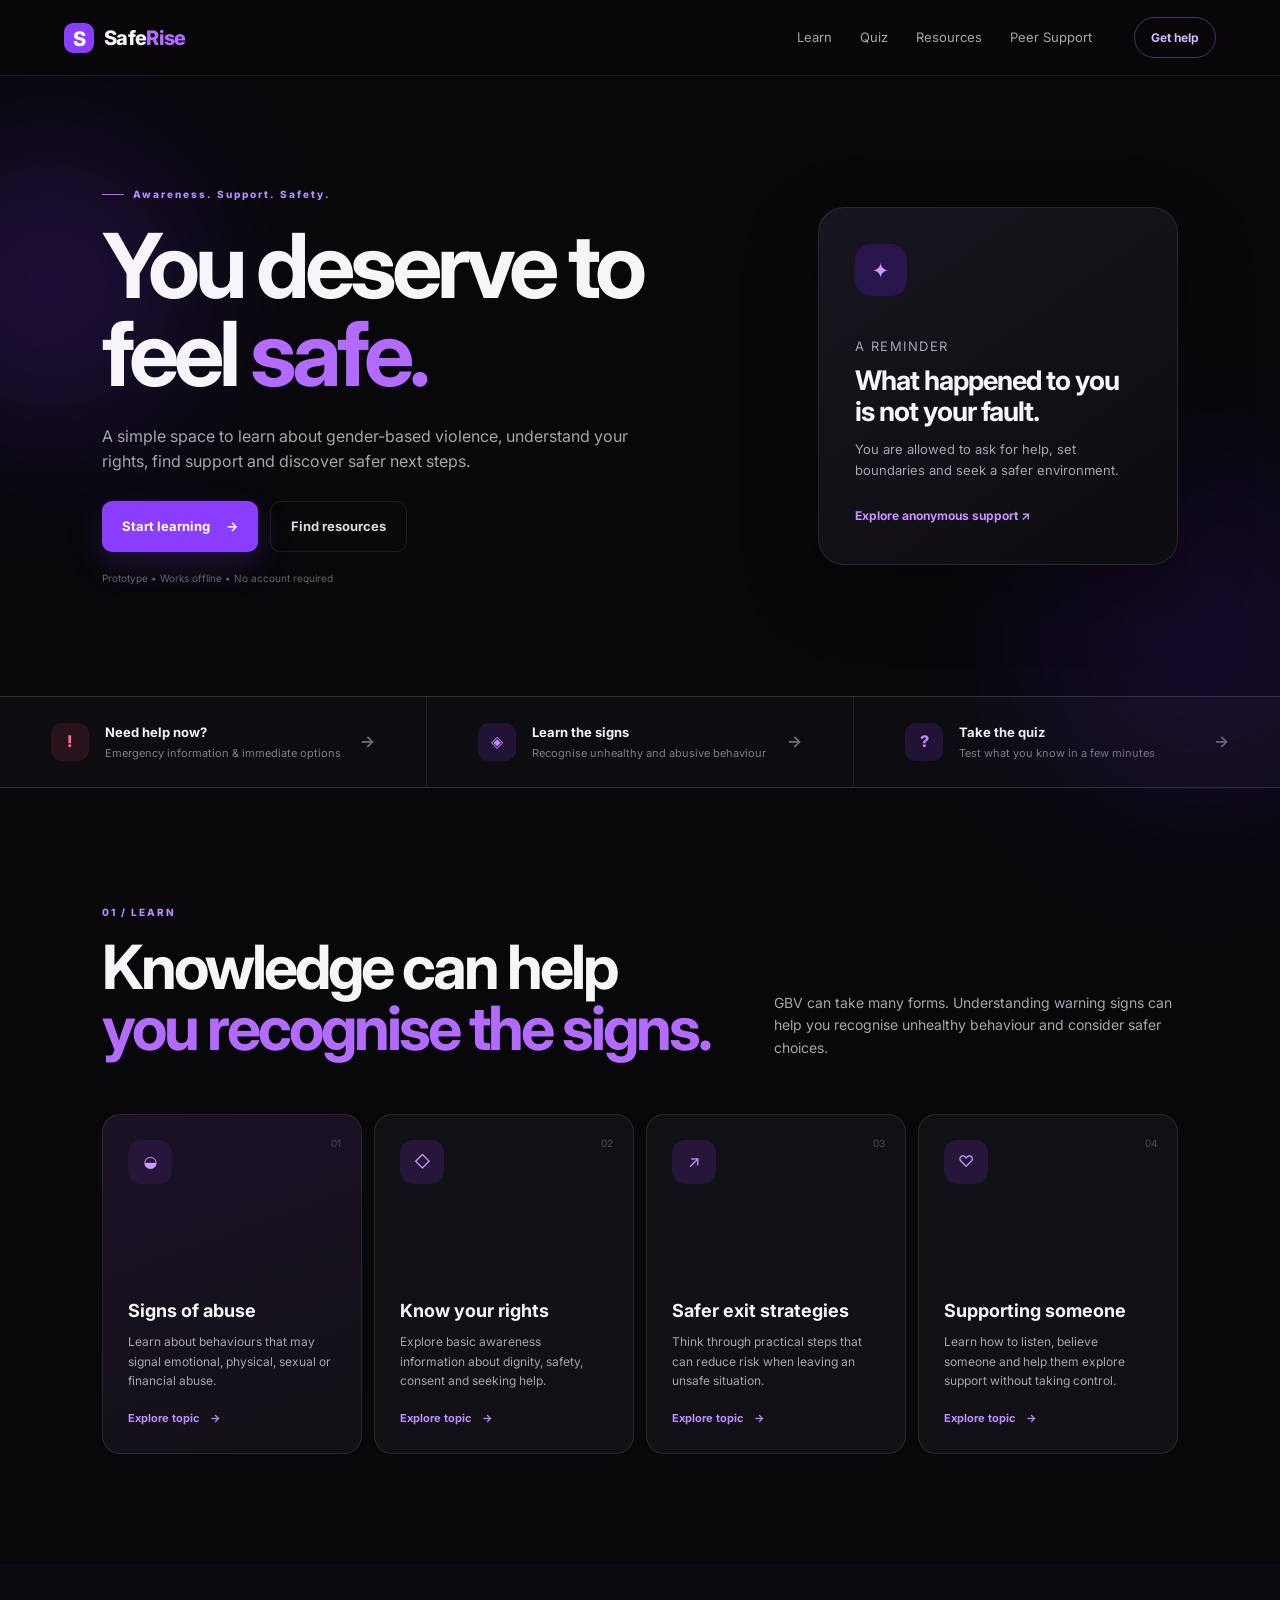
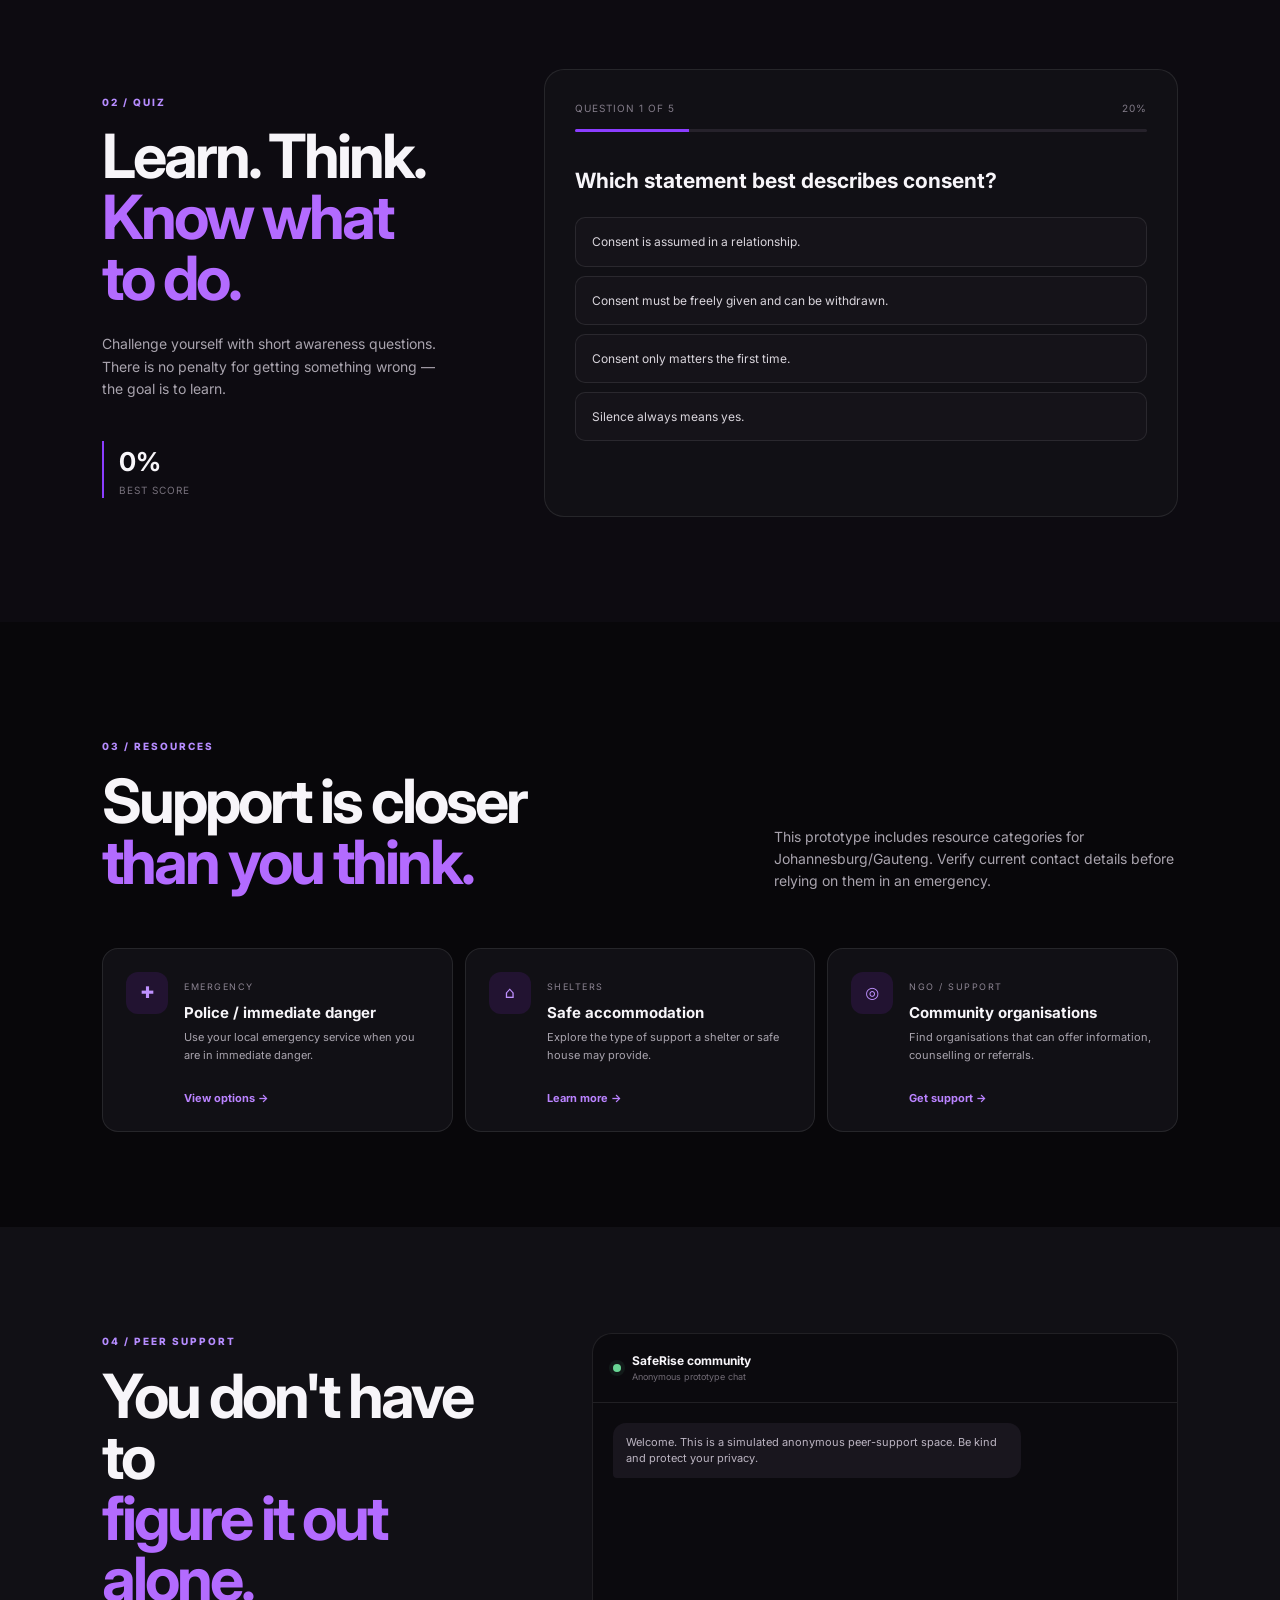
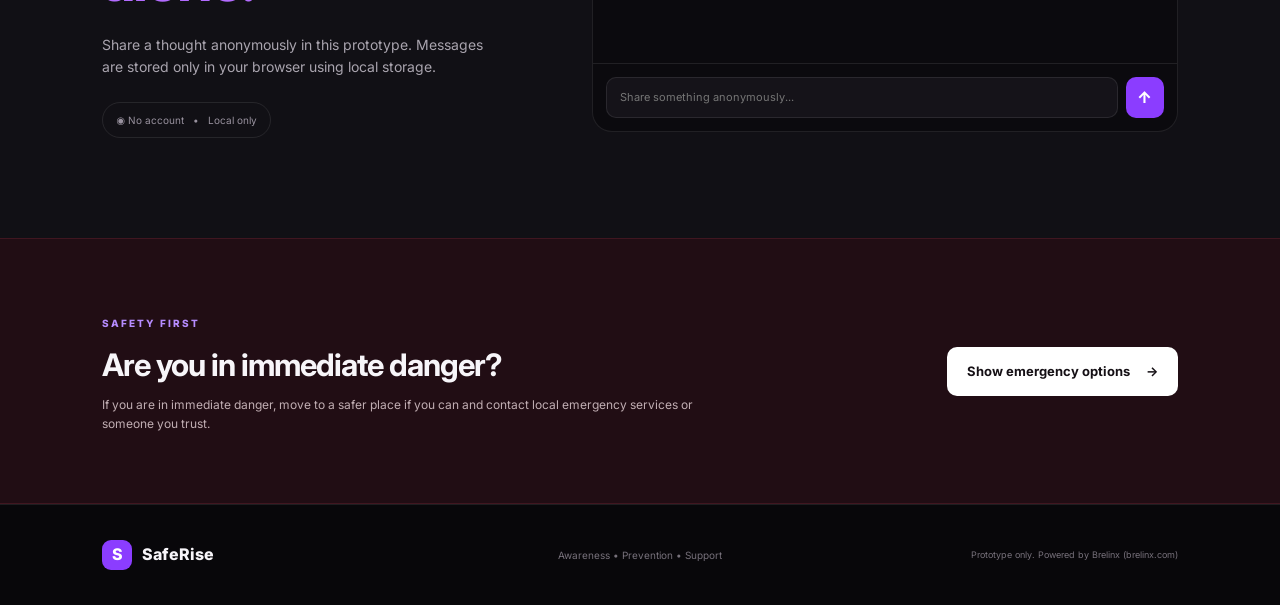
==== index.html @ 9fe09f78 "Add SafeRise awareness and support landing page This commit adds the initial SafeRise static web pro" ====
<!DOCTYPE html>
<html lang="en">
<head>
  <meta charset="UTF-8">
  <meta name="viewport" content="width=device-width, initial-scale=1.0">
  <meta name="theme-color" content="#08070a">
  <meta name="description" content="SafeRise — GBV awareness, education, resources and anonymous peer support.">
  <title>SafeRise — You Are Not Alone</title>
  <link rel="preconnect" href="https://fonts.googleapis.com">
  <link rel="preconnect" href="https://fonts.gstatic.com" crossorigin>
  <link href="https://fonts.googleapis.com/css2?family=Inter:wght@400;500;600;700;800&display=swap" rel="stylesheet">
  <link rel="stylesheet" href="style.css">
</head>
<body>
  <div class="app-shell">
    <header class="topbar">
      <a class="brand" href="#home" aria-label="SafeRise home">
        <span class="brand-mark">S</span>
        <span>Safe<span>Rise</span></span>
      </a>

      <nav class="desktop-nav" aria-label="Primary navigation">
        <a href="#learn">Learn</a>
        <a href="#quiz">Quiz</a>
        <a href="#resources">Resources</a>
        <a href="#support">Peer Support</a>
      </nav>

      <button class="menu-toggle" id="menuToggle" aria-label="Open navigation" aria-expanded="false">☰</button>
      <a class="header-help" href="#emergency">Get help</a>
    </header>

    <div class="mobile-menu" id="mobileMenu">
      <a href="#learn">Learn</a>
      <a href="#quiz">Quiz</a>
      <a href="#resources">Resources</a>
      <a href="#support">Peer Support</a>
    </div>

    <main>
      <section class="hero" id="home">
        <div class="hero-glow glow-one"></div>
        <div class="hero-glow glow-two"></div>

        <div class="hero-copy">
          <div class="eyebrow"><span></span> Awareness. Support. Safety.</div>
          <h1>You deserve to feel <em>safe.</em></h1>
          <p class="hero-text">
            A simple space to learn about gender-based violence, understand your rights,
            find support and discover safer next steps.
          </p>
          <div class="hero-actions">
            <a class="btn btn-primary" href="#learn">Start learning <span>→</span></a>
            <a class="btn btn-ghost" href="#resources">Find resources</a>
          </div>
          <p class="prototype-note">Prototype • Works offline • No account required</p>
        </div>

        <div class="hero-panel" aria-label="Safety reminder">
          <div class="panel-orb"><span>✦</span></div>
          <p class="panel-label">A reminder</p>
          <h2>What happened to you is not your fault.</h2>
          <p>You are allowed to ask for help, set boundaries and seek a safer environment.</p>
          <a href="#support">Explore anonymous support <span>↗</span></a>
        </div>
      </section>

      <section class="quick-actions">
        <a class="action-card emergency-card" href="#emergency">
          <div class="action-icon">!</div>
          <div><strong>Need help now?</strong><span>Emergency information &amp; immediate options</span></div>
          <b>→</b>
        </a>
        <a class="action-card" href="#learn">
          <div class="action-icon purple">◈</div>
          <div><strong>Learn the signs</strong><span>Recognise unhealthy and abusive behaviour</span></div>
          <b>→</b>
        </a>
        <a class="action-card" href="#quiz">
          <div class="action-icon purple">?</div>
          <div><strong>Take the quiz</strong><span>Test what you know in a few minutes</span></div>
          <b>→</b>
        </a>
      </section>

      <section class="section" id="learn">
        <div class="section-heading">
          <div>
            <span class="section-kicker">01 / LEARN</span>
            <h2>Knowledge can help<br><em>you recognise the signs.</em></h2>
          </div>
          <p>GBV can take many forms. Understanding warning signs can help you recognise unhealthy behaviour and consider safer choices.</p>
        </div>

        <div class="learn-grid">
          <article class="info-card featured">
            <span class="card-number">01</span>
            <div class="card-icon">◒</div>
            <h3>Signs of abuse</h3>
            <p>Learn about behaviours that may signal emotional, physical, sexual or financial abuse.</p>
            <button class="text-link learn-more" data-topic="signs">Explore topic <span>→</span></button>
          </article>

          <article class="info-card">
            <span class="card-number">02</span>
            <div class="card-icon">◇</div>
            <h3>Know your rights</h3>
            <p>Explore basic awareness information about dignity, safety, consent and seeking help.</p>
            <button class="text-link learn-more" data-topic="rights">Explore topic <span>→</span></button>
          </article>

          <article class="info-card">
            <span class="card-number">03</span>
            <div class="card-icon">↗</div>
            <h3>Safer exit strategies</h3>
            <p>Think through practical steps that can reduce risk when leaving an unsafe situation.</p>
            <button class="text-link learn-more" data-topic="exit">Explore topic <span>→</span></button>
          </article>

          <article class="info-card">
            <span class="card-number">04</span>
            <div class="card-icon">♡</div>
            <h3>Supporting someone</h3>
            <p>Learn how to listen, believe someone and help them explore support without taking control.</p>
            <button class="text-link learn-more" data-topic="supporting">Explore topic <span>→</span></button>
          </article>
        </div>
      </section>

      <section class="quiz-section" id="quiz">
        <div class="quiz-copy">
          <span class="section-kicker">02 / QUIZ</span>
          <h2>Learn. Think.<br><em>Know what to do.</em></h2>
          <p>Challenge yourself with short awareness questions. There is no penalty for getting something wrong — the goal is to learn.</p>
          <div class="quiz-stat"><strong id="bestScore">0%</strong><span>best score</span></div>
        </div>

        <div class="quiz-box">
          <div class="quiz-top">
            <span id="quizCount">Question 1 of 5</span>
            <span id="quizProgressText">20%</span>
          </div>
          <div class="progress"><span id="quizProgress"></span></div>
          <div id="quizContent">
            <h3 id="quizQuestion"></h3>
            <div id="quizAnswers" class="answers"></div>
            <div id="quizFeedback" class="quiz-feedback" aria-live="polite"></div>
            <button class="btn btn-primary next-btn" id="nextQuestion" hidden>Next question →</button>
          </div>
        </div>
      </section>

      <section class="section resources-section" id="resources">
        <div class="section-heading">
          <div>
            <span class="section-kicker">03 / RESOURCES</span>
            <h2>Support is closer<br><em>than you think.</em></h2>
          </div>
          <p>This prototype includes resource categories for Johannesburg/Gauteng. Verify current contact details before relying on them in an emergency.</p>
        </div>

        <div class="resource-grid">
          <article class="resource-card">
            <div class="resource-icon">✚</div>
            <div><span class="resource-type">EMERGENCY</span><h3>Police / immediate danger</h3><p>Use your local emergency service when you are in immediate danger.</p></div>
            <a href="#emergency">View options →</a>
          </article>
          <article class="resource-card">
            <div class="resource-icon">⌂</div>
            <div><span class="resource-type">SHELTERS</span><h3>Safe accommodation</h3><p>Explore the type of support a shelter or safe house may provide.</p></div>
            <a href="#emergency">Learn more →</a>
          </article>
          <article class="resource-card">
            <div class="resource-icon">◎</div>
            <div><span class="resource-type">NGO / SUPPORT</span><h3>Community organisations</h3><p>Find organisations that can offer information, counselling or referrals.</p></div>
            <a href="#support">Get support →</a>
          </article>
        </div>
      </section>

      <section class="support-section" id="support">
        <div class="support-copy">
          <span class="section-kicker">04 / PEER SUPPORT</span>
          <h2>You don't have to<br><em>figure it out alone.</em></h2>
          <p>Share a thought anonymously in this prototype. Messages are stored only in your browser using local storage.</p>
          <div class="privacy-pill">◉ No account &nbsp; • &nbsp; Local only</div>
        </div>

        <div class="chat">
          <div class="chat-header">
            <div class="online-dot"></div>
            <div><strong>SafeRise community</strong><span>Anonymous prototype chat</span></div>
          </div>
          <div class="chat-messages" id="chatMessages">
            <div class="message received">Welcome. This is a simulated anonymous peer-support space. Be kind and protect your privacy.</div>
          </div>
          <form class="chat-form" id="chatForm">
            <input id="chatInput" maxlength="240" placeholder="Share something anonymously..." autocomplete="off">
            <button type="submit" aria-label="Send message">↑</button>
          </form>
        </div>
      </section>

      <section class="emergency-section" id="emergency">
        <div class="emergency-content">
          <div>
            <span class="section-kicker">SAFETY FIRST</span>
            <h2>Are you in immediate danger?</h2>
            <p>If you are in immediate danger, move to a safer place if you can and contact local emergency services or someone you trust.</p>
          </div>
          <button class="btn btn-light" id="emergencyButton">Show emergency options <span>→</span></button>
        </div>
      </section>
    </main>

    <footer>
      <div class="footer-brand"><span class="brand-mark">S</span> SafeRise</div>
      <p>Awareness • Prevention • Support</p>
      <small>Prototype only. Powered by Brelinx (brelinx.com)</small>
    </footer>
  </div>

  <div class="modal-backdrop" id="modalBackdrop" hidden>
    <div class="modal" role="dialog" aria-modal="true" aria-labelledby="modalTitle">
      <button class="modal-close" id="modalClose" aria-label="Close">×</button>
      <span class="section-kicker" id="modalKicker">SAFERISE</span>
      <h2 id="modalTitle"></h2>
      <div id="modalBody"></div>
    </div>
  </div>

  <script src="script.js"></script>
</body>
</html>
---- style.css ----
*{box-sizing:border-box;margin:0;padding:0}
:root{--bg:#08070a;--surface:#111015;--surface-2:#17151c;--purple:#8b3dff;--purple-2:#b36bff;--text:#f7f5f9;--muted:#a9a4ae;--line:rgba(255,255,255,.09);--danger:#ff5470}
html{scroll-behavior:smooth}
body{font-family:Inter,system-ui,sans-serif;background:var(--bg);color:var(--text);line-height:1.6}
a{text-decoration:none;color:inherit}
button,input{font:inherit}
button{cursor:pointer}
.app-shell{overflow:hidden;min-height:100vh}
.topbar{height:76px;padding:0 clamp(20px,5vw,72px);display:flex;align-items:center;gap:42px;border-bottom:1px solid var(--line);position:sticky;top:0;background:rgba(8,7,10,.88);backdrop-filter:blur(16px);z-index:20}
.brand{display:flex;align-items:center;gap:10px;font-weight:800;font-size:20px;letter-spacing:-.7px}
.brand>span:last-child>span{color:var(--purple-2)}
.brand-mark{width:30px;height:30px;border-radius:9px;background:var(--purple);display:grid;place-items:center;font-weight:800;color:#fff}
.desktop-nav{display:flex;gap:28px;margin-left:auto}
.desktop-nav a,.mobile-menu a{font-size:13px;color:#aaa4af;transition:.2s}
.desktop-nav a:hover,.mobile-menu a:hover{color:#fff}
.header-help{font-size:12px;font-weight:700;padding:10px 16px;border:1px solid rgba(179,107,255,.4);border-radius:99px;color:#d7b8ff}
.menu-toggle,.mobile-menu{display:none}
.hero{position:relative;min-height:620px;padding:100px clamp(20px,8vw,120px);display:grid;grid-template-columns:1.2fr .8fr;align-items:center;gap:70px}
.hero-glow{position:absolute;filter:blur(70px);opacity:.18;border-radius:50%;pointer-events:none}
.glow-one{width:300px;height:300px;background:#792eff;top:60px;left:-100px}
.glow-two{width:350px;height:350px;background:#4b1aa8;right:-100px;bottom:-120px}
.hero-copy,.hero-panel{position:relative;z-index:1}
.eyebrow,.section-kicker{font-size:10px;font-weight:800;letter-spacing:2px;color:#b68cff}
.eyebrow{display:flex;align-items:center;gap:9px;margin-bottom:20px}
.eyebrow span{width:22px;height:1px;background:var(--purple-2)}
h1{font-size:clamp(52px,7vw,92px);line-height:.98;letter-spacing:-5px;max-width:820px}
h1 em,h2 em{font-style:normal;color:var(--purple-2)}
.hero-text{color:var(--muted);max-width:570px;margin:26px 0;font-size:16px}
.hero-actions{display:flex;gap:12px;flex-wrap:wrap}
.btn{border:0;border-radius:10px;padding:14px 20px;font-weight:700;font-size:13px;display:inline-flex;gap:16px;align-items:center;justify-content:center}
.btn-primary{background:var(--purple);color:white;box-shadow:0 12px 35px rgba(139,61,255,.2)}
.btn-primary:hover{background:#9a55ff;transform:translateY(-1px)}
.btn-ghost{border:1px solid var(--line);color:#ddd9e0}
.prototype-note{font-size:10px;color:#68636d;margin-top:18px}
.hero-panel{justify-self:end;width:min(100%,360px);background:linear-gradient(145deg,#18151e,#0d0c10);border:1px solid var(--line);padding:36px;border-radius:26px;box-shadow:0 25px 70px rgba(0,0,0,.35)}
.panel-orb{width:52px;height:52px;border-radius:16px;background:#28154b;color:#c99cff;display:grid;place-items:center;font-size:21px;margin-bottom:40px}
.panel-label{font-size:10px;color:#807986;text-transform:uppercase;letter-spacing:1.5px}
.hero-panel h2{font-size:27px;line-height:1.15;letter-spacing:-1px;margin:8px 0 12px}
.hero-panel p{font-size:13px;color:var(--muted)}
.hero-panel a{display:inline-block;color:#c594ff;font-size:12px;font-weight:700;margin-top:25px}
.quick-actions{display:grid;grid-template-columns:repeat(3,1fr);gap:1px;background:var(--line);border-top:1px solid var(--line);border-bottom:1px solid var(--line)}
.action-card{background:#0d0c10;padding:25px clamp(18px,4vw,55px);display:flex;align-items:center;gap:16px;transition:.2s}
.action-card:hover{background:#141219}
.action-card>div:nth-child(2){display:grid;gap:2px;flex:1}
.action-card strong{font-size:13px}
.action-card span{font-size:11px;color:#817c86}
.action-card>b{color:#736b78}
.action-icon{width:38px;height:38px;display:grid;place-items:center;border-radius:11px;background:#29131a;color:#ff7186;font-weight:800}
.action-icon.purple{background:#211333;color:#bc87ff}
.section{padding:110px clamp(20px,8vw,120px)}
.section-heading{display:grid;grid-template-columns:1fr .65fr;gap:50px;margin-bottom:55px}
.section-heading h2,.quiz-copy h2,.support-copy h2{font-size:clamp(38px,5vw,61px);line-height:1;letter-spacing:-3px;margin-top:13px}
.section-heading>p{color:var(--muted);font-size:14px;max-width:450px;align-self:end}
.learn-grid{display:grid;grid-template-columns:repeat(4,1fr);gap:12px}
.info-card{min-height:340px;background:var(--surface);border:1px solid var(--line);border-radius:18px;padding:25px;position:relative;display:flex;flex-direction:column;transition:.25s}
.info-card:hover{border-color:rgba(179,107,255,.3);transform:translateY(-4px)}
.info-card.featured{background:linear-gradient(160deg,#1b1126,#111015)}
.card-number{position:absolute;right:20px;top:20px;color:#514b56;font-size:10px}
.card-icon{width:44px;height:44px;border-radius:13px;background:#25163a;color:#c99cff;display:grid;place-items:center;margin-bottom:auto}
.info-card h3{font-size:18px;margin:22px 0 7px}
.info-card p{font-size:12px;color:var(--muted);min-height:60px}
.text-link{background:none;border:0;color:#bd8cff;font-size:11px;font-weight:700;text-align:left;margin-top:18px}
.text-link span{margin-left:8px}
.quiz-section{padding:105px clamp(20px,8vw,120px);background:#0d0b11;display:grid;grid-template-columns:.7fr 1.3fr;gap:100px;align-items:center}
.quiz-copy>p{color:var(--muted);font-size:14px;max-width:390px;margin-top:24px}
.quiz-stat{margin-top:40px;border-left:2px solid var(--purple);padding-left:15px;display:grid}
.quiz-stat strong{font-size:26px}
.quiz-stat span{font-size:10px;color:#77717c;text-transform:uppercase;letter-spacing:1px}
.quiz-box{background:var(--surface);border:1px solid var(--line);border-radius:20px;padding:30px}
.quiz-top{display:flex;justify-content:space-between;color:#827b88;font-size:10px;text-transform:uppercase;letter-spacing:1px}
.progress{height:3px;background:#26222b;margin:13px 0 35px;border-radius:99px;overflow:hidden}
.progress span{height:100%;display:block;background:var(--purple);transition:.3s}
.quiz-box h3{font-size:21px;line-height:1.35;max-width:650px;margin-bottom:22px}
.answers{display:grid;gap:9px}
.answer{width:100%;text-align:left;background:#151319;border:1px solid var(--line);color:#d9d5dc;padding:14px 16px;border-radius:10px;font-size:12px;transition:.2s}
.answer:hover:not(:disabled){border-color:#8b3dff;background:#1b1522}
.answer.correct{border-color:#65c68a;background:rgba(101,198,138,.08);color:#b8f0cb}
.answer.wrong{border-color:#ff647a;background:rgba(255,100,122,.07);color:#ffb3be}
.answer:disabled{cursor:default}
.quiz-feedback{min-height:30px;margin-top:15px;font-size:12px;color:#a9a3ad}
.next-btn{margin-top:5px}
.resources-section{padding-bottom:95px}
.resource-grid{display:grid;grid-template-columns:repeat(3,1fr);gap:12px}
.resource-card{background:var(--surface);border:1px solid var(--line);border-radius:16px;padding:23px;display:grid;grid-template-columns:auto 1fr;gap:16px}
.resource-icon{width:42px;height:42px;border-radius:12px;background:#221331;color:#bf91ff;display:grid;place-items:center}
.resource-type{font-size:9px;letter-spacing:1.5px;color:#8c8492}
.resource-card h3{font-size:15px;margin:4px 0}
.resource-card p{font-size:11px;color:var(--muted)}
.resource-card>a{grid-column:2;color:#ba83ff;font-size:11px;font-weight:700;margin-top:10px}
.support-section{background:#111015;padding:100px clamp(20px,8vw,120px);display:grid;grid-template-columns:.8fr 1.2fr;gap:100px;align-items:center}
.support-copy>p{color:var(--muted);font-size:14px;max-width:390px;margin:24px 0}
.privacy-pill{font-size:10px;color:#99929f;border:1px solid var(--line);display:inline-block;border-radius:99px;padding:9px 13px}
.chat{background:#0b0a0e;border:1px solid var(--line);border-radius:20px;overflow:hidden}
.chat-header{padding:17px 20px;border-bottom:1px solid var(--line);display:flex;gap:11px;align-items:center}
.online-dot{width:8px;height:8px;background:#68d694;border-radius:50%;box-shadow:0 0 0 4px rgba(104,214,148,.08)}
.chat-header div:nth-child(2){display:grid}
.chat-header strong{font-size:12px}
.chat-header span{font-size:9px;color:#716b75}
.chat-messages{height:260px;padding:20px;overflow-y:auto;display:flex;flex-direction:column;gap:10px}
.message{max-width:75%;font-size:11px;padding:11px 13px;border-radius:13px;line-height:1.5}
.received{background:#19161e;color:#bcb5c2;align-self:flex-start;border-bottom-left-radius:4px}
.sent{background:#6930a8;color:white;align-self:flex-end;border-bottom-right-radius:4px}
.chat-form{display:flex;gap:8px;padding:13px;border-top:1px solid var(--line)}
.chat-form input{min-width:0;flex:1;background:#151319;border:1px solid var(--line);border-radius:10px;padding:11px 13px;color:white;outline:0;font-size:11px}
.chat-form input:focus{border-color:#7f42c4}
.chat-form button{width:38px;border:0;border-radius:10px;background:var(--purple);color:#fff;font-weight:800}
.emergency-section{padding:70px clamp(20px,8vw,120px);background:#210d14;border-top:1px solid #401620;border-bottom:1px solid #401620}
.emergency-content{display:flex;justify-content:space-between;gap:30px;align-items:center}
.emergency-content h2{font-size:31px;letter-spacing:-1px;margin:5px 0}
.emergency-content p{font-size:12px;color:#c1aeb3;max-width:620px}
.btn-light{background:#fff;color:#151015;white-space:nowrap}
footer{padding:35px clamp(20px,8vw,120px);display:grid;grid-template-columns:1fr 1fr 1fr;align-items:center;border-top:1px solid var(--line)}
.footer-brand{font-weight:800;display:flex;align-items:center;gap:10px}
footer p{text-align:center;color:#77717b;font-size:10px}
footer small{text-align:right;color:#77717b;font-size:9px}
.modal-backdrop{position:fixed;inset:0;background:rgba(0,0,0,.76);backdrop-filter:blur(8px);z-index:100;display:grid;place-items:center;padding:20px}
.modal{width:min(560px,100%);background:#151219;border:1px solid #3b2a49;border-radius:22px;padding:35px;position:relative;box-shadow:0 30px 100px #000}
.modal-close{position:absolute;right:18px;top:15px;background:none;border:0;color:#aaa;font-size:28px}
.modal h2{font-size:29px;letter-spacing:-1px;margin:8px 0 18px}
.modal-body{color:#b9b2be}
.modal p,.modal li{font-size:13px;color:#bdb6c2}
.modal ul{padding-left:18px;display:grid;gap:9px}
.modal-note{margin-top:20px;padding:12px;border-radius:10px;background:#211a28;color:#a88dc1!important;font-size:11px!important}
[hidden]{display:none!important}
@media(max-width:900px){
 .desktop-nav{display:none}.menu-toggle{display:block;background:none;border:0;color:white;font-size:20px;margin-left:auto}.header-help{font-size:10px}
 .mobile-menu{position:fixed;top:76px;left:0;right:0;background:#0d0c10;border-bottom:1px solid var(--line);z-index:19;padding:10px 20px}.mobile-menu.open{display:grid}.mobile-menu a{padding:13px 0;border-bottom:1px solid var(--line)}
 .hero{grid-template-columns:1fr;padding-top:75px;min-height:auto}.hero-panel{justify-self:stretch}.learn-grid{grid-template-columns:repeat(2,1fr)}.section-heading,.quiz-section,.support-section{grid-template-columns:1fr}.quiz-section,.support-section{gap:45px}.resource-grid{grid-template-columns:1fr}.emergency-content{align-items:flex-start;flex-direction:column}
 footer{grid-template-columns:1fr;gap:12px;text-align:center}footer p,footer small{text-align:center}
}
@media(max-width:560px){
 .topbar{height:66px;gap:12px}.header-help{padding:8px 11px}.menu-toggle{font-size:18px}
 .hero{padding:65px 20px 70px}.hero-panel{padding:25px}.panel-orb{margin-bottom:28px}h1{font-size:52px;letter-spacing:-3px}
 .quick-actions{grid-template-columns:1fr}.action-card{padding:18px 20px}.section{padding:75px 20px}.section-heading{margin-bottom:35px}.section-heading h2,.quiz-copy h2,.support-copy h2{font-size:39px;letter-spacing:-2px}
 .learn-grid{grid-template-columns:1fr}.info-card{min-height:280px}.quiz-section,.support-section{padding:75px 20px}.quiz-box{padding:20px}.resource-card{grid-template-columns:auto 1fr}.emergency-section{padding:55px 20px}.emergency-content h2{font-size:27px}
}
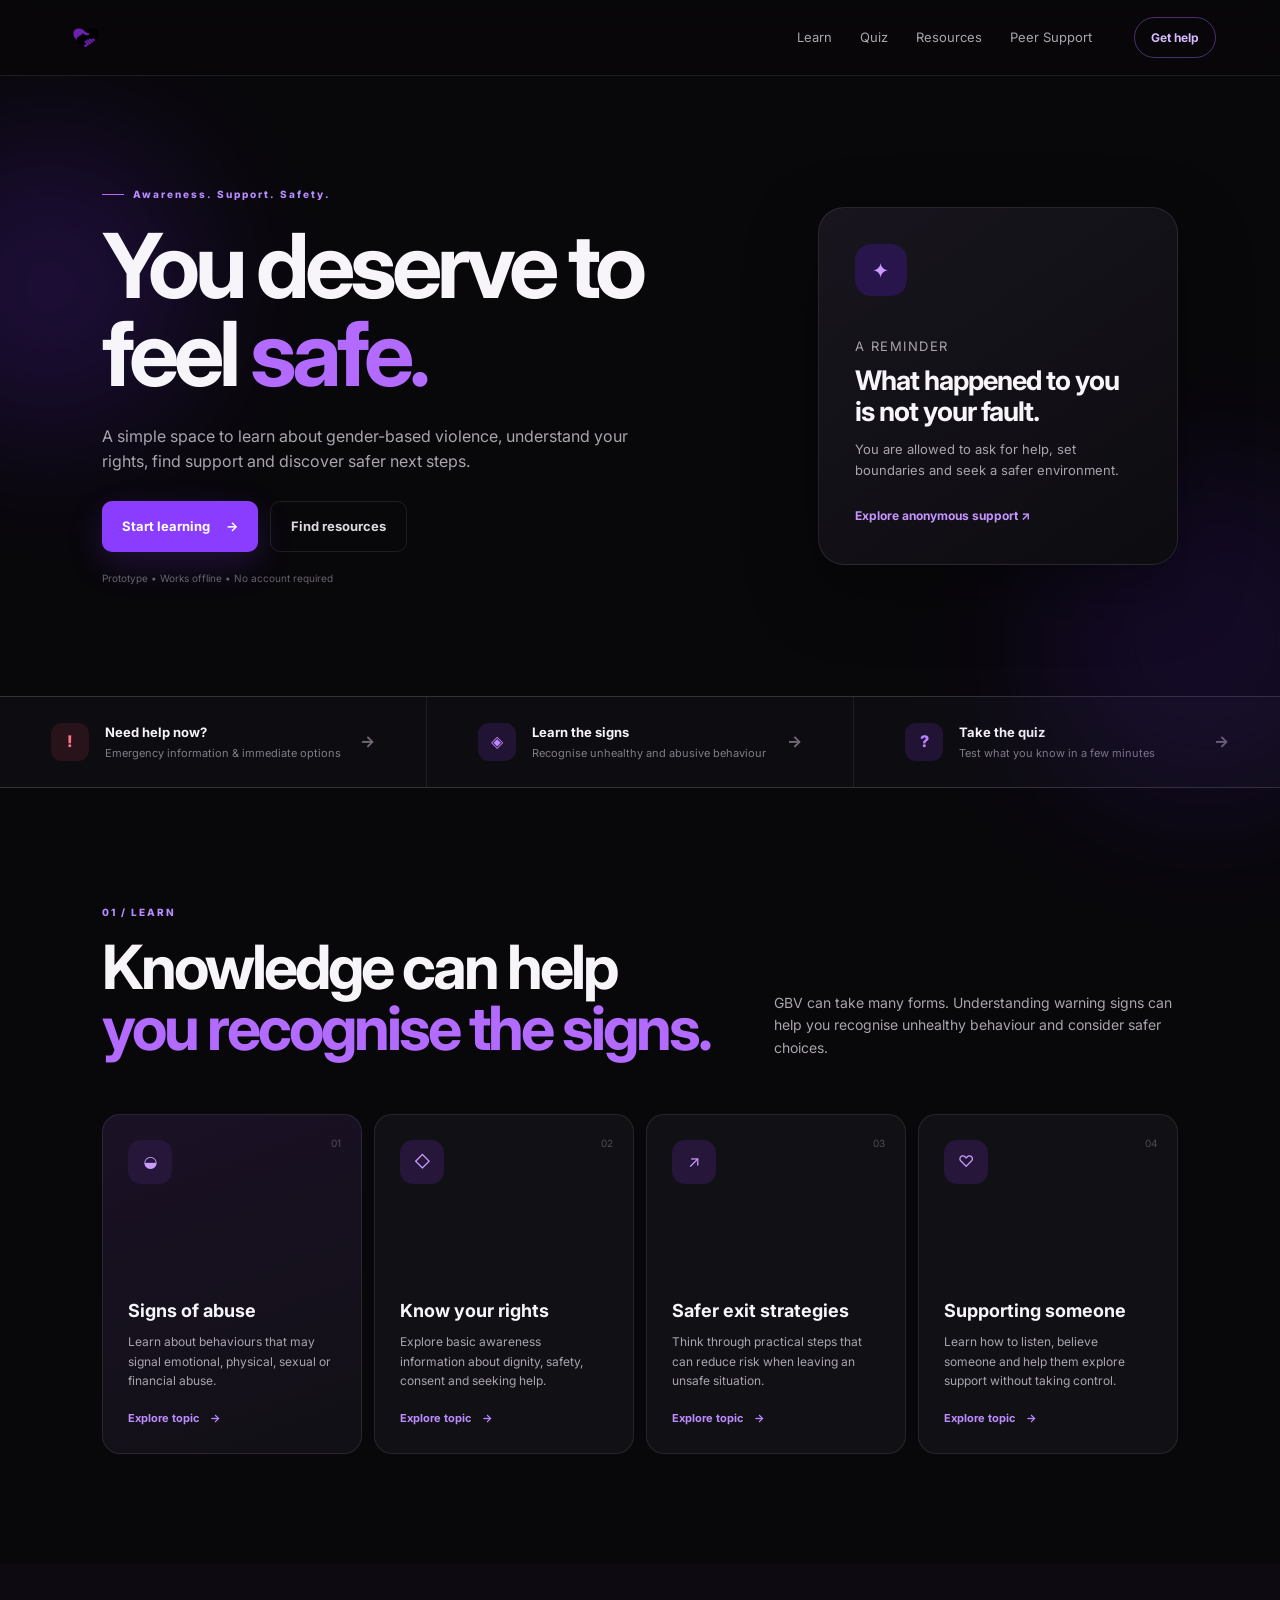
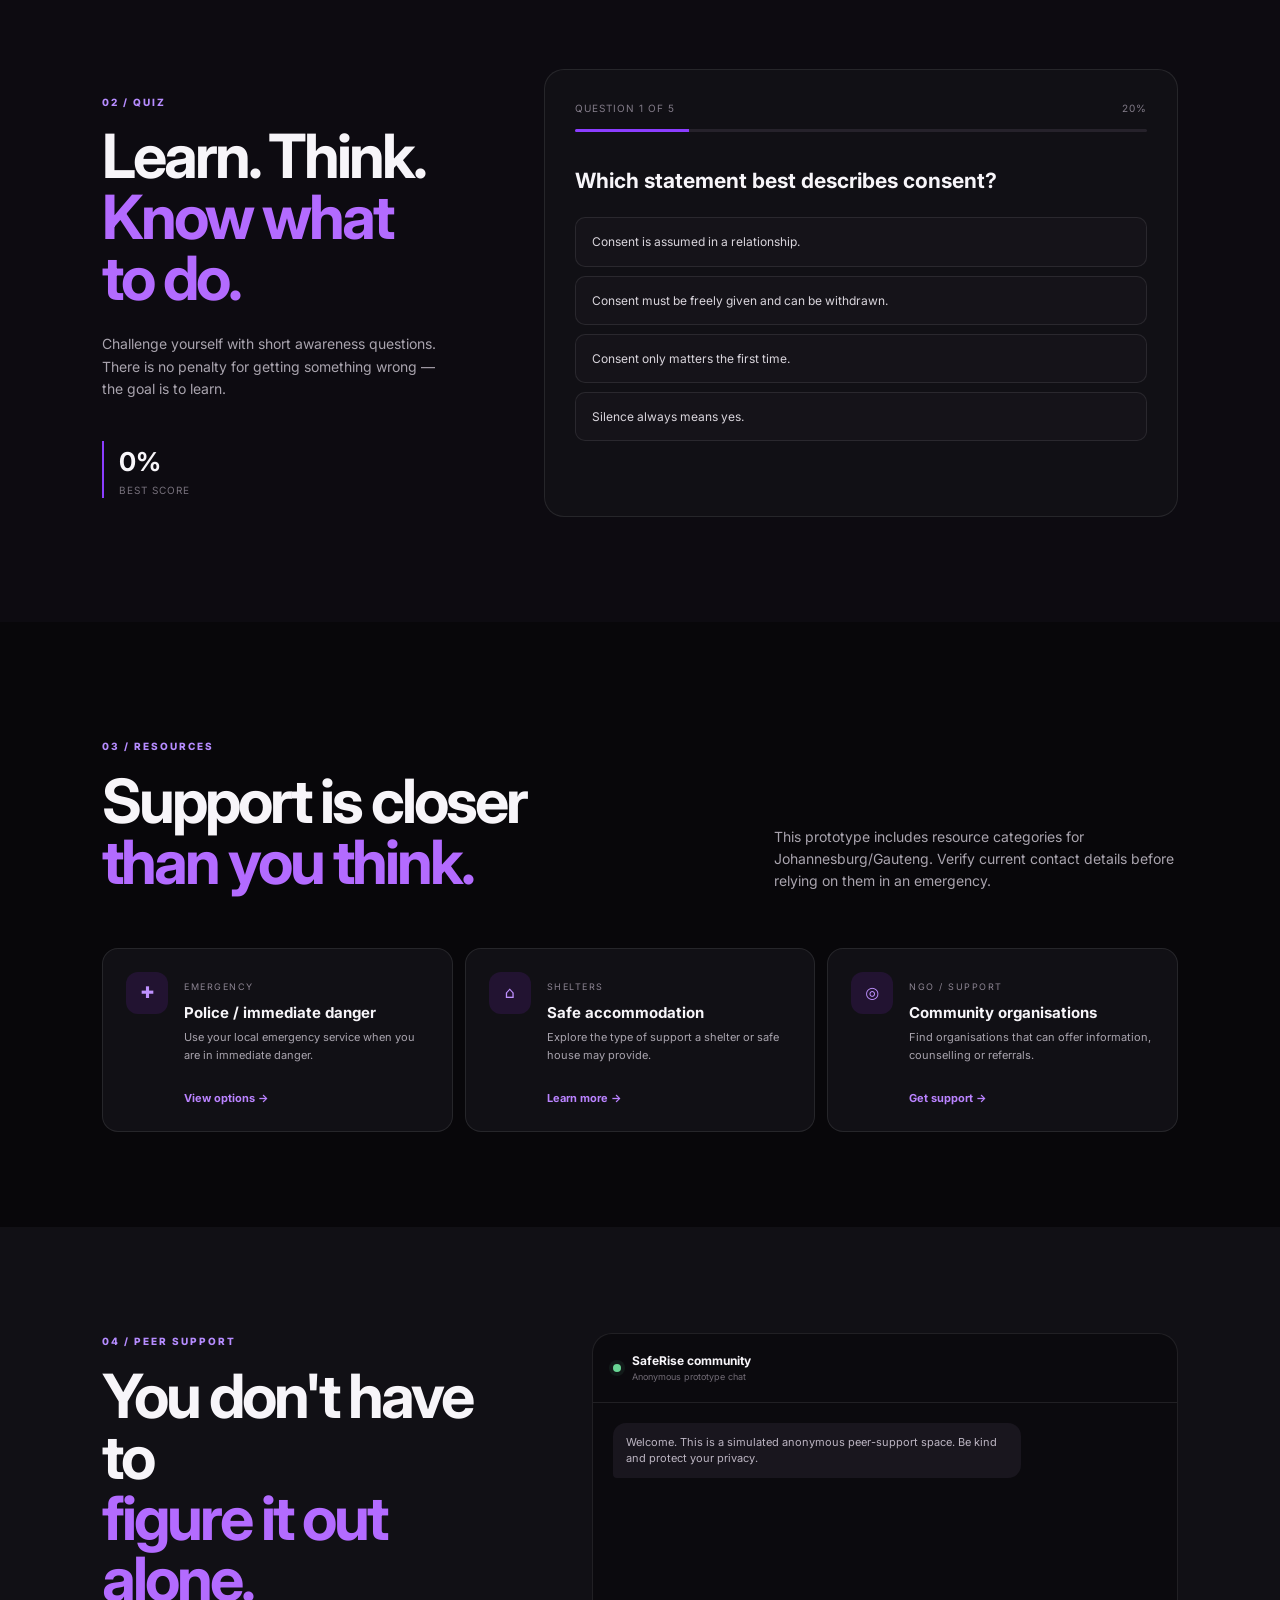
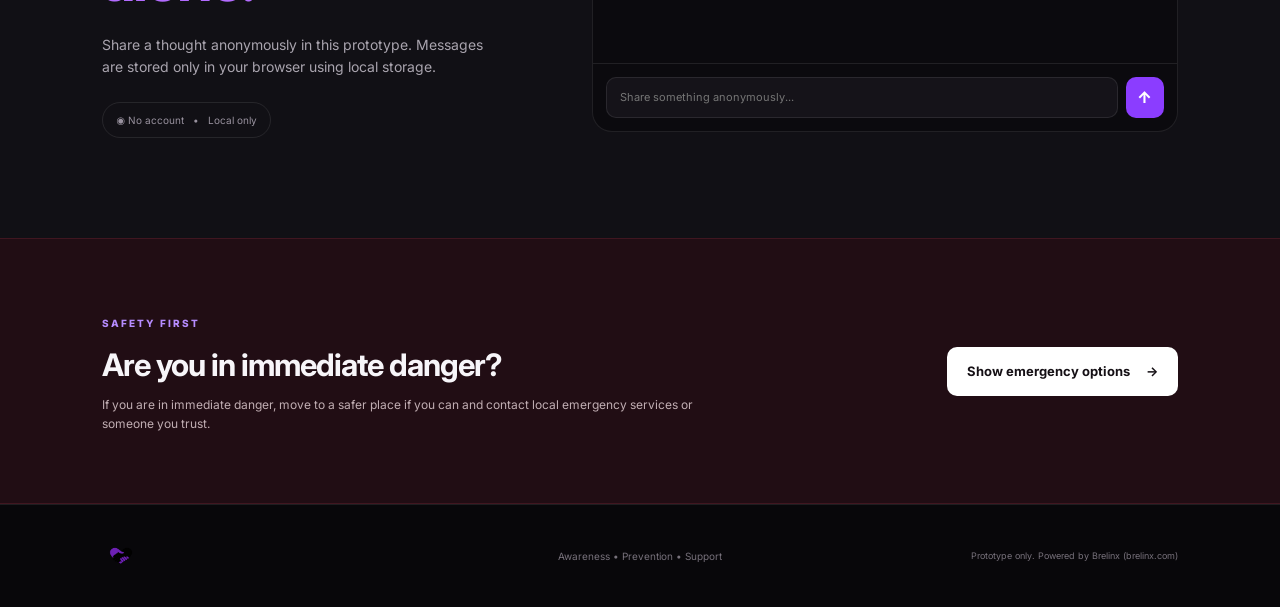
==== commit 67428776: "Add SafeRise logo branding This change replaces the text-based brand mark with the SafeRise logo in " ====
--- a/index.html
+++ b/index.html
@@ -10,13 +10,13 @@
   <link rel="preconnect" href="https://fonts.gstatic.com" crossorigin>
   <link href="https://fonts.googleapis.com/css2?family=Inter:wght@400;500;600;700;800&display=swap" rel="stylesheet">
   <link rel="stylesheet" href="style.css">
+  <link rel="icon" type="image/png" href="logo.png">
 </head>
 <body>
   <div class="app-shell">
     <header class="topbar">
       <a class="brand" href="#home" aria-label="SafeRise home">
-        <span class="brand-mark">S</span>
-        <span>Safe<span>Rise</span></span>
+        <img src="logo.png" alt="SafeRise logo" class="brand-logo">
       </a>
 
       <nav class="desktop-nav" aria-label="Primary navigation">
@@ -214,7 +214,7 @@
     </main>
 
     <footer>
-      <div class="footer-brand"><span class="brand-mark">S</span> SafeRise</div>
+      <div class="footer-brand"><img src="logo.png" alt="SafeRise logo" class="footer-logo"></div>
       <p>Awareness • Prevention • Support</p>
       <small>Prototype only. Powered by Brelinx (brelinx.com)</small>
     </footer>
--- a/style.css
+++ b/style.css
@@ -10,6 +10,8 @@
 .brand{display:flex;align-items:center;gap:10px;font-weight:800;font-size:20px;letter-spacing:-.7px}
 .brand>span:last-child>span{color:var(--purple-2)}
 .brand-mark{width:30px;height:30px;border-radius:9px;background:var(--purple);display:grid;place-items:center;font-weight:800;color:#fff}
+.brand-logo{height:38px;width:auto;display:block}
+.footer-logo{height:32px;width:auto;display:block}
 .desktop-nav{display:flex;gap:28px;margin-left:auto}
 .desktop-nav a,.mobile-menu a{font-size:13px;color:#aaa4af;transition:.2s}
 .desktop-nav a:hover,.mobile-menu a:hover{color:#fff}
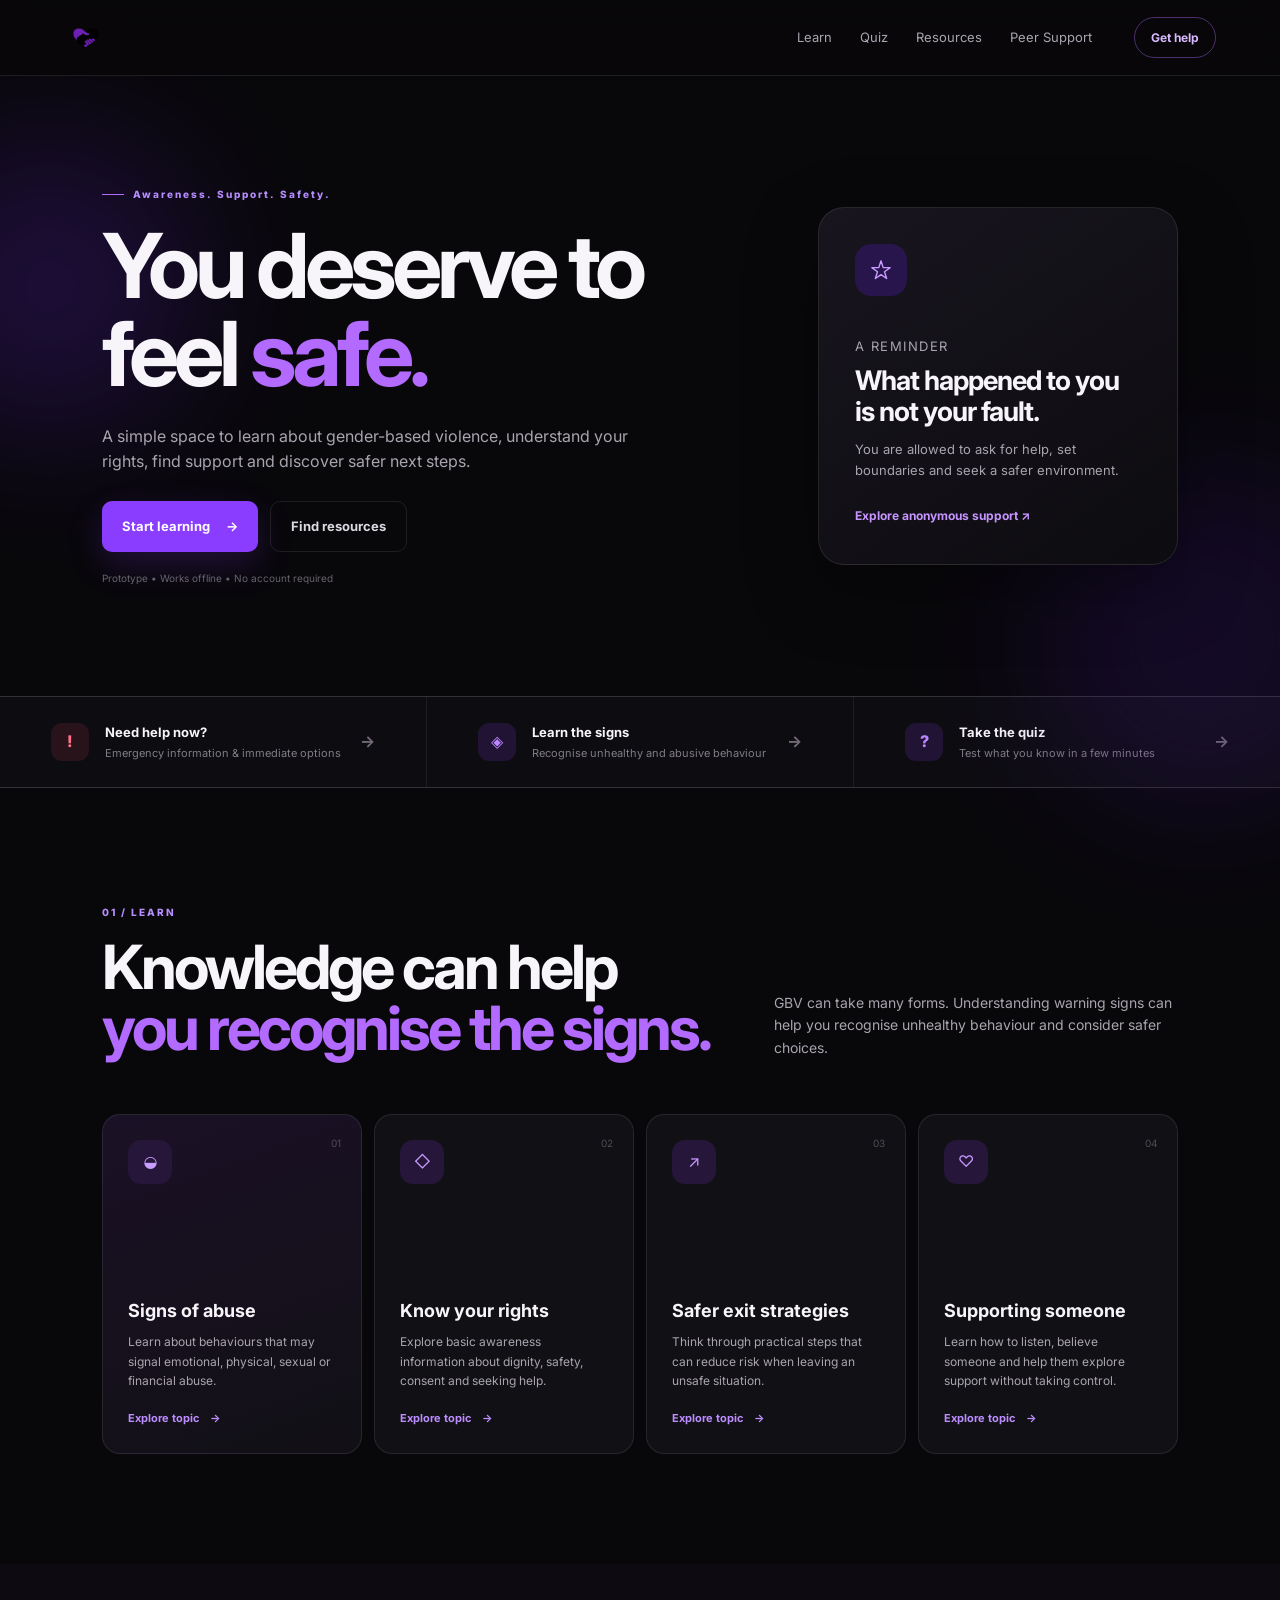
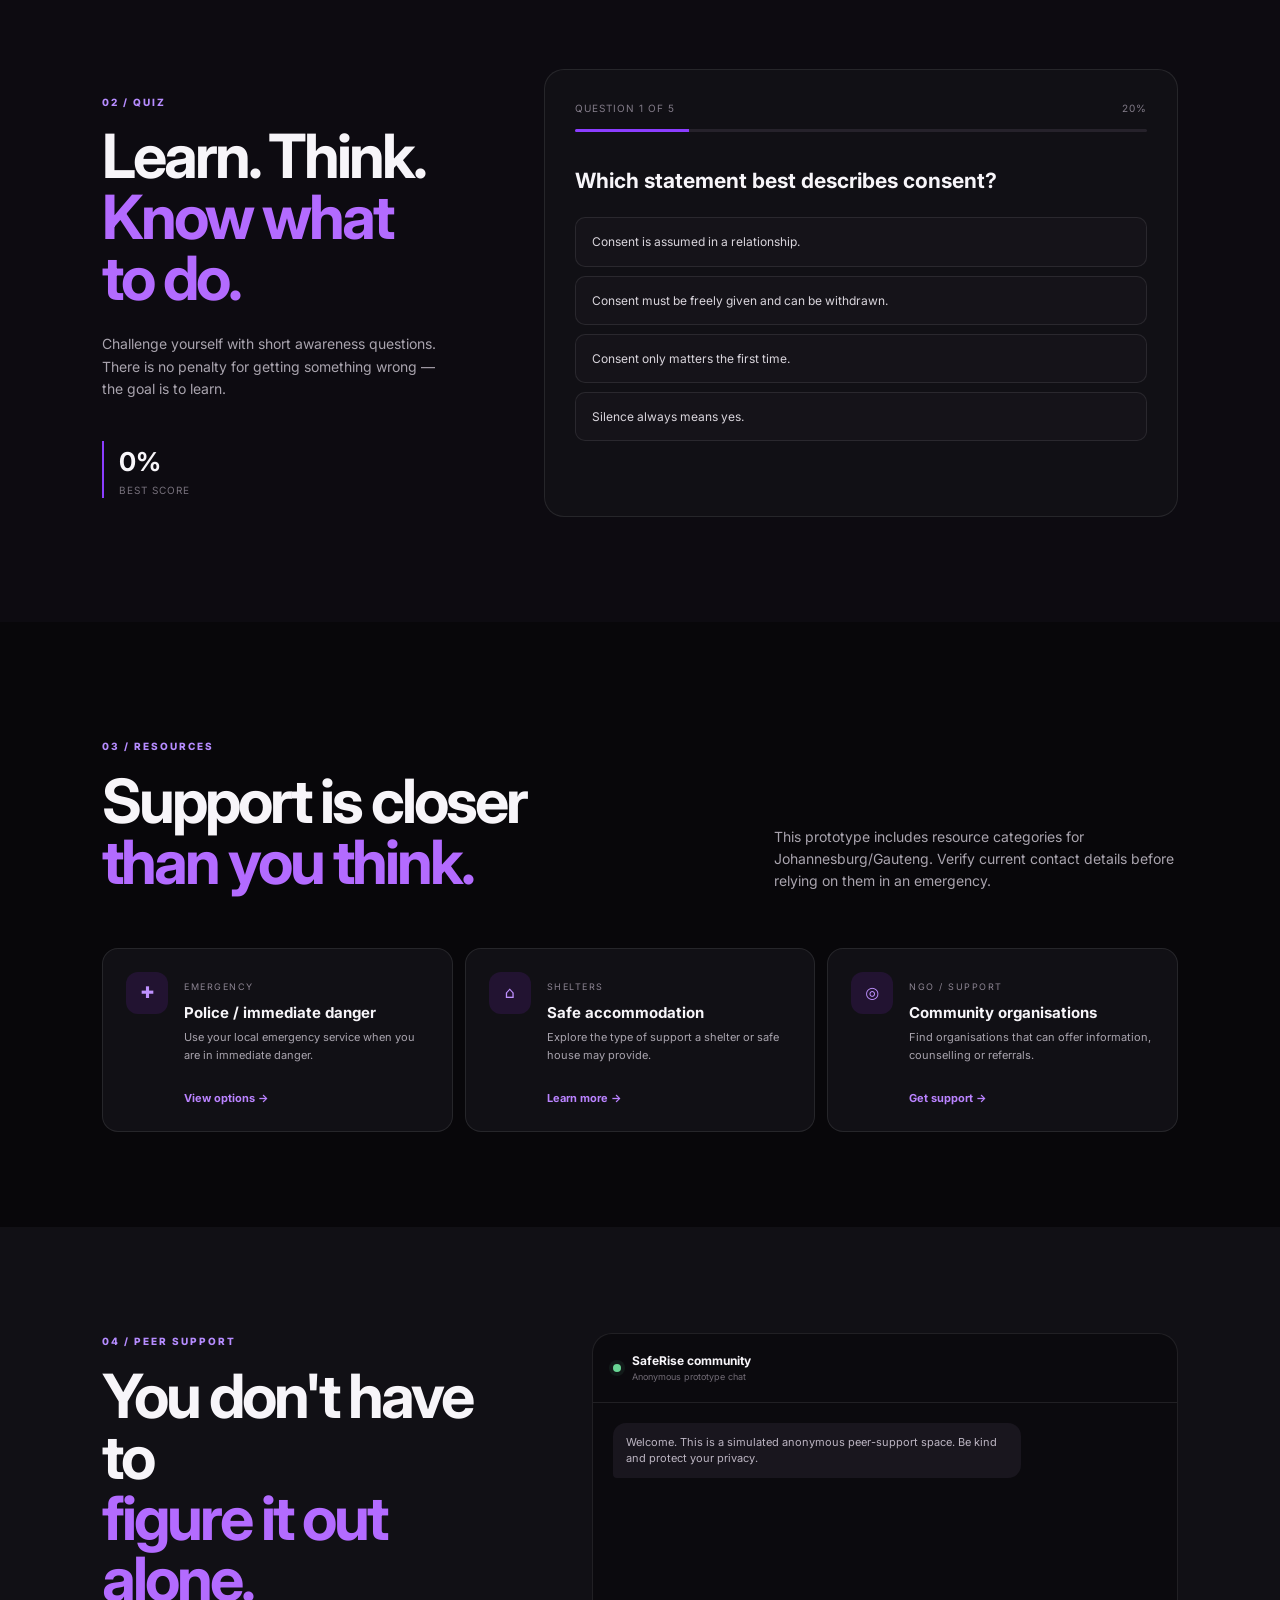
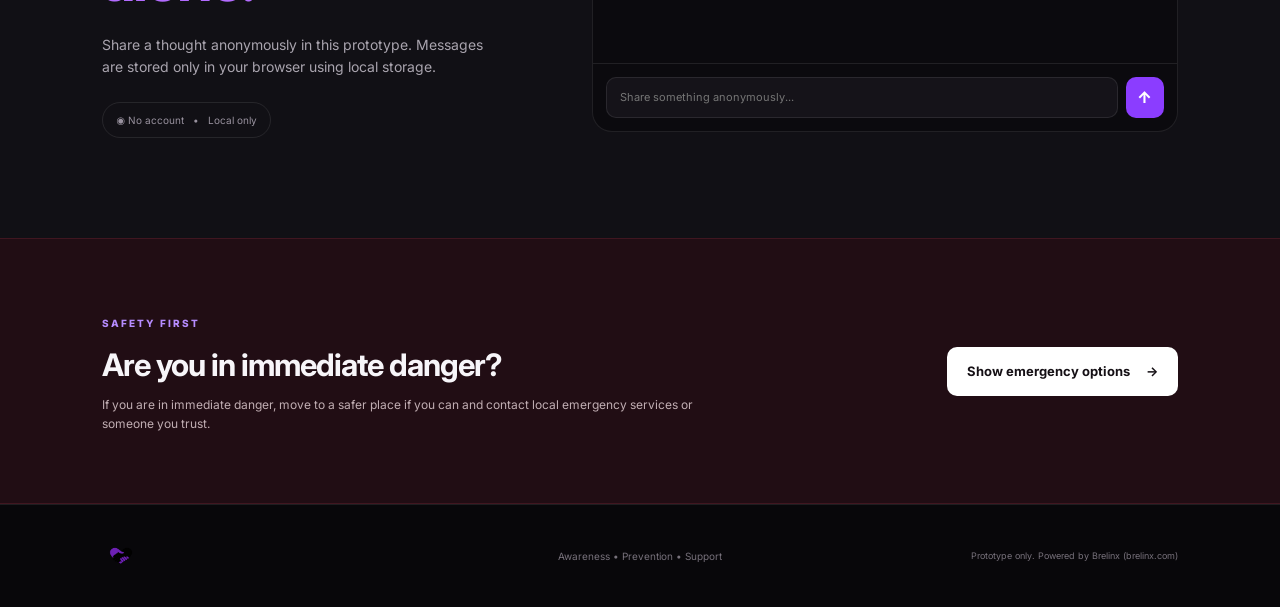
==== commit 3ffdee0f: "Add Learn and Quiz static pages Add two new static pages: learn.html and quiz.html. learn.html provi" ====
--- a/index.html
+++ b/index.html
@@ -20,21 +20,21 @@
       </a>
 
       <nav class="desktop-nav" aria-label="Primary navigation">
-        <a href="#learn">Learn</a>
-        <a href="#quiz">Quiz</a>
-        <a href="#resources">Resources</a>
-        <a href="#support">Peer Support</a>
+        <a href="learn.html">Learn</a>
+        <a href="quiz.html">Quiz</a>
+        <a href="resources.html">Resources</a>
+        <a href="support.html">Peer Support</a>
       </nav>
 
       <button class="menu-toggle" id="menuToggle" aria-label="Open navigation" aria-expanded="false">☰</button>
-      <a class="header-help" href="#emergency">Get help</a>
+      <a class="header-help" href="resources.html#emergency">Get help</a>
     </header>
 
     <div class="mobile-menu" id="mobileMenu">
-      <a href="#learn">Learn</a>
-      <a href="#quiz">Quiz</a>
-      <a href="#resources">Resources</a>
-      <a href="#support">Peer Support</a>
+      <a href="learn.html">Learn</a>
+      <a href="quiz.html">Quiz</a>
+      <a href="resources.html">Resources</a>
+      <a href="support.html">Peer Support</a>
     </div>
 
     <main>
@@ -50,33 +50,35 @@
             find support and discover safer next steps.
           </p>
           <div class="hero-actions">
-            <a class="btn btn-primary" href="#learn">Start learning <span>→</span></a>
-            <a class="btn btn-ghost" href="#resources">Find resources</a>
+            <a class="btn btn-primary" href="learn.html">Start learning <span>→</span></a>
+            <a class="btn btn-ghost" href="resources.html">Find resources</a>
           </div>
           <p class="prototype-note">Prototype • Works offline • No account required</p>
         </div>
 
         <div class="hero-panel" aria-label="Safety reminder">
-          <div class="panel-orb"><span>✦</span></div>
+          <div class="panel-orb">
+            <svg viewBox="0 0 24 24" fill="none" stroke="currentColor" stroke-width="1.5" stroke-linecap="round" stroke-linejoin="round" width="22" height="22" aria-hidden="true"><path d="M12 2l2.4 7.4H22l-6.2 4.5 2.4 7.4L12 17l-6.2 4.3 2.4-7.4L2 9.4h7.6z"/></svg>
+          </div>
           <p class="panel-label">A reminder</p>
           <h2>What happened to you is not your fault.</h2>
           <p>You are allowed to ask for help, set boundaries and seek a safer environment.</p>
-          <a href="#support">Explore anonymous support <span>↗</span></a>
+          <a href="support.html">Explore anonymous support <span>↗</span></a>
         </div>
       </section>
 
       <section class="quick-actions">
-        <a class="action-card emergency-card" href="#emergency">
+        <a class="action-card emergency-card" href="resources.html#emergency">
           <div class="action-icon">!</div>
           <div><strong>Need help now?</strong><span>Emergency information &amp; immediate options</span></div>
           <b>→</b>
         </a>
-        <a class="action-card" href="#learn">
+        <a class="action-card" href="learn.html">
           <div class="action-icon purple">◈</div>
           <div><strong>Learn the signs</strong><span>Recognise unhealthy and abusive behaviour</span></div>
           <b>→</b>
         </a>
-        <a class="action-card" href="#quiz">
+        <a class="action-card" href="quiz.html">
           <div class="action-icon purple">?</div>
           <div><strong>Take the quiz</strong><span>Test what you know in a few minutes</span></div>
           <b>→</b>
@@ -163,17 +165,17 @@
           <article class="resource-card">
             <div class="resource-icon">✚</div>
             <div><span class="resource-type">EMERGENCY</span><h3>Police / immediate danger</h3><p>Use your local emergency service when you are in immediate danger.</p></div>
-            <a href="#emergency">View options →</a>
+            <a href="resources.html#emergency">View options →</a>
           </article>
           <article class="resource-card">
             <div class="resource-icon">⌂</div>
             <div><span class="resource-type">SHELTERS</span><h3>Safe accommodation</h3><p>Explore the type of support a shelter or safe house may provide.</p></div>
-            <a href="#emergency">Learn more →</a>
+            <a href="resources.html#shelters">Learn more →</a>
           </article>
           <article class="resource-card">
             <div class="resource-icon">◎</div>
             <div><span class="resource-type">NGO / SUPPORT</span><h3>Community organisations</h3><p>Find organisations that can offer information, counselling or referrals.</p></div>
-            <a href="#support">Get support →</a>
+            <a href="resources.html#ngos">Get support →</a>
           </article>
         </div>
       </section>
--- a/style.css
+++ b/style.css
@@ -136,3 +136,157 @@
  .quick-actions{grid-template-columns:1fr}.action-card{padding:18px 20px}.section{padding:75px 20px}.section-heading{margin-bottom:35px}.section-heading h2,.quiz-copy h2,.support-copy h2{font-size:39px;letter-spacing:-2px}
  .learn-grid{grid-template-columns:1fr}.info-card{min-height:280px}.quiz-section,.support-section{padding:75px 20px}.quiz-box{padding:20px}.resource-card{grid-template-columns:auto 1fr}.emergency-section{padding:55px 20px}.emergency-content h2{font-size:27px}
 }
+
+/* ── Active nav link ───────────────────────────────────────── */
+.nav-active{color:#fff!important;position:relative}
+.nav-active::after{content:'';position:absolute;left:0;bottom:-4px;width:100%;height:2px;background:var(--purple-2);border-radius:99px}
+
+/* ── Page hero (inner pages) ───────────────────────────────── */
+.page-hero{position:relative;padding:90px clamp(20px,8vw,120px) 80px;border-bottom:1px solid var(--line)}
+.page-hero-copy{position:relative;z-index:1;max-width:760px}
+.page-hero-copy .section-kicker{display:block;margin-bottom:16px}
+.page-hero-copy h1{font-size:clamp(42px,6vw,80px);line-height:1;letter-spacing:-4px;margin-bottom:20px}
+.page-hero-copy p{color:var(--muted);font-size:15px;max-width:580px}
+
+/* ── Page CTA strip ────────────────────────────────────────── */
+.page-cta-strip{padding:70px clamp(20px,8vw,120px);background:#0d0b11;display:flex;align-items:center;justify-content:space-between;gap:30px;border-top:1px solid var(--line)}
+.page-cta-strip h2{font-size:clamp(24px,3.5vw,38px);letter-spacing:-1.5px}
+.page-cta-strip p{color:var(--muted);font-size:13px;margin-top:6px}
+
+/* ── Section divider ───────────────────────────────────────── */
+.section-divider{height:1px;background:var(--line);margin:0 clamp(20px,8vw,120px)}
+
+/* ── Learn page ────────────────────────────────────────────── */
+.learn-page-section{padding-bottom:60px}
+.learn-topic-header{display:flex;align-items:flex-start;gap:22px;margin-bottom:40px}
+.large-icon{width:56px!important;height:56px!important;font-size:24px;border-radius:16px!important;flex-shrink:0}
+.learn-topic-header h2{font-size:clamp(32px,4vw,52px);letter-spacing:-2px;margin-top:10px}
+.topic-body>p{color:var(--muted);font-size:14px;max-width:700px;margin-bottom:36px}
+.topic-grid{display:grid;grid-template-columns:repeat(2,1fr);gap:14px;margin-bottom:30px}
+.topic-card{background:var(--surface);border:1px solid var(--line);border-radius:16px;padding:26px}
+.topic-card-icon{width:40px;height:40px;border-radius:12px;background:#25163a;color:#c99cff;display:grid;place-items:center;margin-bottom:14px}
+.topic-card h3{font-size:15px;margin-bottom:12px}
+.topic-card ul{padding-left:16px;display:grid;gap:7px}
+.topic-card li{font-size:12px;color:var(--muted)}
+.topic-note{display:flex;gap:14px;align-items:flex-start;background:#1a1520;border:1px solid var(--line);border-radius:12px;padding:18px 20px;margin-top:10px}
+.topic-note span{font-size:18px;line-height:1;flex-shrink:0;margin-top:2px}
+.topic-note p{font-size:12px;color:#b5aebf}
+.topic-note a{color:#c594ff;font-weight:700}
+.danger-note{background:#210d14;border-color:#401620}
+.danger-note span{color:#ff5470}
+.rights-list{display:grid;gap:0;margin-bottom:30px}
+.right-item{display:flex;gap:24px;align-items:flex-start;padding:28px 0;border-bottom:1px solid var(--line)}
+.right-item:last-child{border-bottom:0}
+.right-number{font-size:11px;font-weight:800;color:#514b56;width:28px;flex-shrink:0;padding-top:4px}
+.right-item h3{font-size:16px;margin-bottom:7px}
+.right-item p{font-size:13px;color:var(--muted)}
+.steps-list{display:grid;gap:0;margin-bottom:30px;position:relative;padding-left:28px}
+.steps-list::before{content:'';position:absolute;left:7px;top:8px;bottom:8px;width:2px;background:var(--line)}
+.step-item{display:flex;gap:20px;align-items:flex-start;padding:22px 0;position:relative}
+.step-dot{width:16px;height:16px;border-radius:50%;background:var(--purple);flex-shrink:0;margin-top:4px;position:absolute;left:-28px;box-shadow:0 0 0 4px rgba(139,61,255,.15)}
+.step-item h3{font-size:15px;margin-bottom:6px}
+.step-item p{font-size:13px;color:var(--muted)}
+.do-dont-grid{display:grid;grid-template-columns:1fr 1fr;gap:14px;margin-bottom:30px}
+.do-card,.dont-card{border-radius:16px;padding:26px}
+.do-card{background:#0f1f16;border:1px solid #1e4a2c}
+.dont-card{background:#1f0f14;border:1px solid #4a1e2c}
+.do-card h3{color:#65c68a;font-size:14px;margin-bottom:14px}
+.dont-card h3{color:#ff647a;font-size:14px;margin-bottom:14px}
+.do-card ul,.dont-card ul{padding-left:16px;display:grid;gap:8px}
+.do-card li,.dont-card li{font-size:12px;color:var(--muted)}
+
+/* ── Quiz page ─────────────────────────────────────────────── */
+.quiz-page-section{padding-top:70px}
+.quiz-page-layout{display:grid;grid-template-columns:.45fr 1fr;gap:50px;align-items:start}
+.quiz-sidebar{display:grid;gap:20px}
+.quiz-stat-card{background:var(--surface);border:1px solid var(--line);border-radius:16px;padding:26px}
+.quiz-stat-card .section-kicker{display:block;margin-bottom:10px}
+.big-stat strong{font-size:52px;font-weight:800;color:var(--purple-2)}
+.stat-label{font-size:10px;color:#77717c;text-transform:uppercase;letter-spacing:1px}
+.quiz-tips{background:var(--surface);border:1px solid var(--line);border-radius:16px;padding:26px}
+.quiz-tips h3{font-size:14px;margin-bottom:14px}
+.quiz-tips ul{padding-left:16px;display:grid;gap:8px}
+.quiz-tips li{font-size:12px;color:var(--muted)}
+.quiz-box-large{flex:1}
+
+/* ── Resources page ────────────────────────────────────────── */
+.contacts-grid{display:grid;grid-template-columns:repeat(2,1fr);gap:14px;margin-bottom:0}
+.contact-card{background:var(--surface);border:1px solid var(--line);border-radius:16px;padding:26px;display:grid;gap:6px}
+.danger-card{background:#1a0d12;border-color:#3a1520}
+.contact-icon{font-size:28px}
+.contact-card h3{font-size:15px;margin:4px 0}
+.contact-card p{font-size:12px;color:var(--muted)}
+.contact-number{font-size:26px;font-weight:800;color:#ff8fa0;letter-spacing:-1px;margin-top:4px;display:block}
+.contact-note{font-size:10px;color:#7a6a70;letter-spacing:.5px}
+.resource-detail-grid{display:grid;grid-template-columns:repeat(2,1fr);gap:14px}
+.resource-detail-card{background:var(--surface);border:1px solid var(--line);border-radius:16px;padding:26px;display:grid;gap:12px}
+.rdc-header{display:flex;gap:14px;align-items:flex-start}
+.rdc-header h3{font-size:15px;margin-top:4px}
+.resource-detail-card p{font-size:12px;color:var(--muted)}
+.rdc-details{display:flex;gap:16px;flex-wrap:wrap}
+.rdc-details span{font-size:11px;color:#8c8492}
+.disclaimer-box{background:#1a1520;border:1px solid #3b2a49;border-radius:16px;padding:28px;display:flex;gap:20px;align-items:flex-start}
+.disclaimer-icon{font-size:24px;flex-shrink:0;margin-top:2px}
+.disclaimer-box h3{font-size:15px;margin-bottom:8px}
+.disclaimer-box p{font-size:12px;color:var(--muted)}
+
+/* ── Support page ──────────────────────────────────────────── */
+.support-page-section{padding-top:70px}
+.support-page-layout{display:grid;grid-template-columns:.4fr 1fr;gap:50px;align-items:start}
+.support-sidebar{display:grid;gap:16px}
+.privacy-card{background:var(--surface);border:1px solid var(--line);border-radius:16px;padding:24px}
+.privacy-card h3{font-size:14px;margin-bottom:14px}
+.privacy-card ul{list-style:none;display:grid;gap:9px}
+.privacy-card li{font-size:12px;color:var(--muted)}
+.support-tips{background:var(--surface);border:1px solid var(--line);border-radius:16px;padding:24px}
+.support-tips h3{font-size:14px;margin-bottom:10px}
+.support-tips p{font-size:12px;color:var(--muted)}
+.clear-btn{font-size:11px;color:#77717b;border-color:var(--line)}
+.chat-large{flex:1}
+.chat-large .chat-messages{height:400px}
+.support-links-section{padding-top:80px}
+.support-links-grid{display:grid;grid-template-columns:repeat(2,1fr);gap:12px;margin-top:0}
+.support-link-card{background:var(--surface);border:1px solid var(--line);border-radius:14px;padding:20px 22px;display:flex;align-items:center;gap:14px;transition:.2s;color:var(--text)}
+.support-link-card:hover{background:#141219;border-color:rgba(179,107,255,.3)}
+.slc-icon{width:40px;height:40px;border-radius:12px;background:#211333;color:#bc87ff;display:grid;place-items:center;flex-shrink:0;font-size:18px}
+.support-link-card>div{flex:1;display:grid;gap:3px}
+.support-link-card strong{font-size:13px}
+.support-link-card span{font-size:11px;color:#817c86}
+.support-link-card>b{color:#736b78}
+
+/* ── Responsive — new pages ────────────────────────────────── */
+@media(max-width:900px){
+  .topic-grid{grid-template-columns:1fr}
+  .do-dont-grid{grid-template-columns:1fr}
+  .contacts-grid{grid-template-columns:1fr}
+  .resource-detail-grid{grid-template-columns:1fr}
+  .quiz-page-layout{grid-template-columns:1fr}
+  .support-page-layout{grid-template-columns:1fr}
+  .page-cta-strip{flex-direction:column;align-items:flex-start}
+  .page-hero-copy h1{letter-spacing:-3px}
+}
+@media(max-width:560px){
+  .support-links-grid{grid-template-columns:1fr}
+  .page-hero{padding:70px 20px 60px}
+  .page-hero-copy h1{font-size:42px;letter-spacing:-2px}
+  .learn-page-section{padding-bottom:40px}
+  .steps-list{padding-left:22px}
+  .step-dot{left:-22px}
+}
+
+/* ── SVG icon helpers ──────────────────────────────────────── */
+.note-icon{display:flex;align-items:center;justify-content:center;flex-shrink:0;margin-top:2px;color:#c594ff}
+.note-icon-danger{color:#ff5470}
+.topic-card-icon svg,.topic-card-icon{display:flex;align-items:center;justify-content:center}
+.card-icon svg{display:block}
+.contact-icon svg{display:block}
+.resource-icon svg{display:block}
+.disclaimer-icon{display:flex;align-items:center;flex-shrink:0;margin-top:2px;color:#ffb347}
+.slc-icon svg{display:block}
+.panel-orb svg{display:block}
+
+/* ── Detail spans (location / phone / web) ─────────────────── */
+.detail-loc,.detail-tel,.detail-web{font-size:11px;color:#8c8492;display:inline-flex;align-items:center;gap:5px}
+.detail-loc::before{content:'';display:inline-block;width:6px;height:6px;border-radius:50%;background:#6b3dab;flex-shrink:0}
+.detail-tel::before{content:'';display:inline-block;width:6px;height:6px;border-radius:50%;background:#c99cff;flex-shrink:0}
+.detail-web::before{content:'';display:inline-block;width:6px;height:6px;border-radius:2px;background:#9b59b6;flex-shrink:0}
